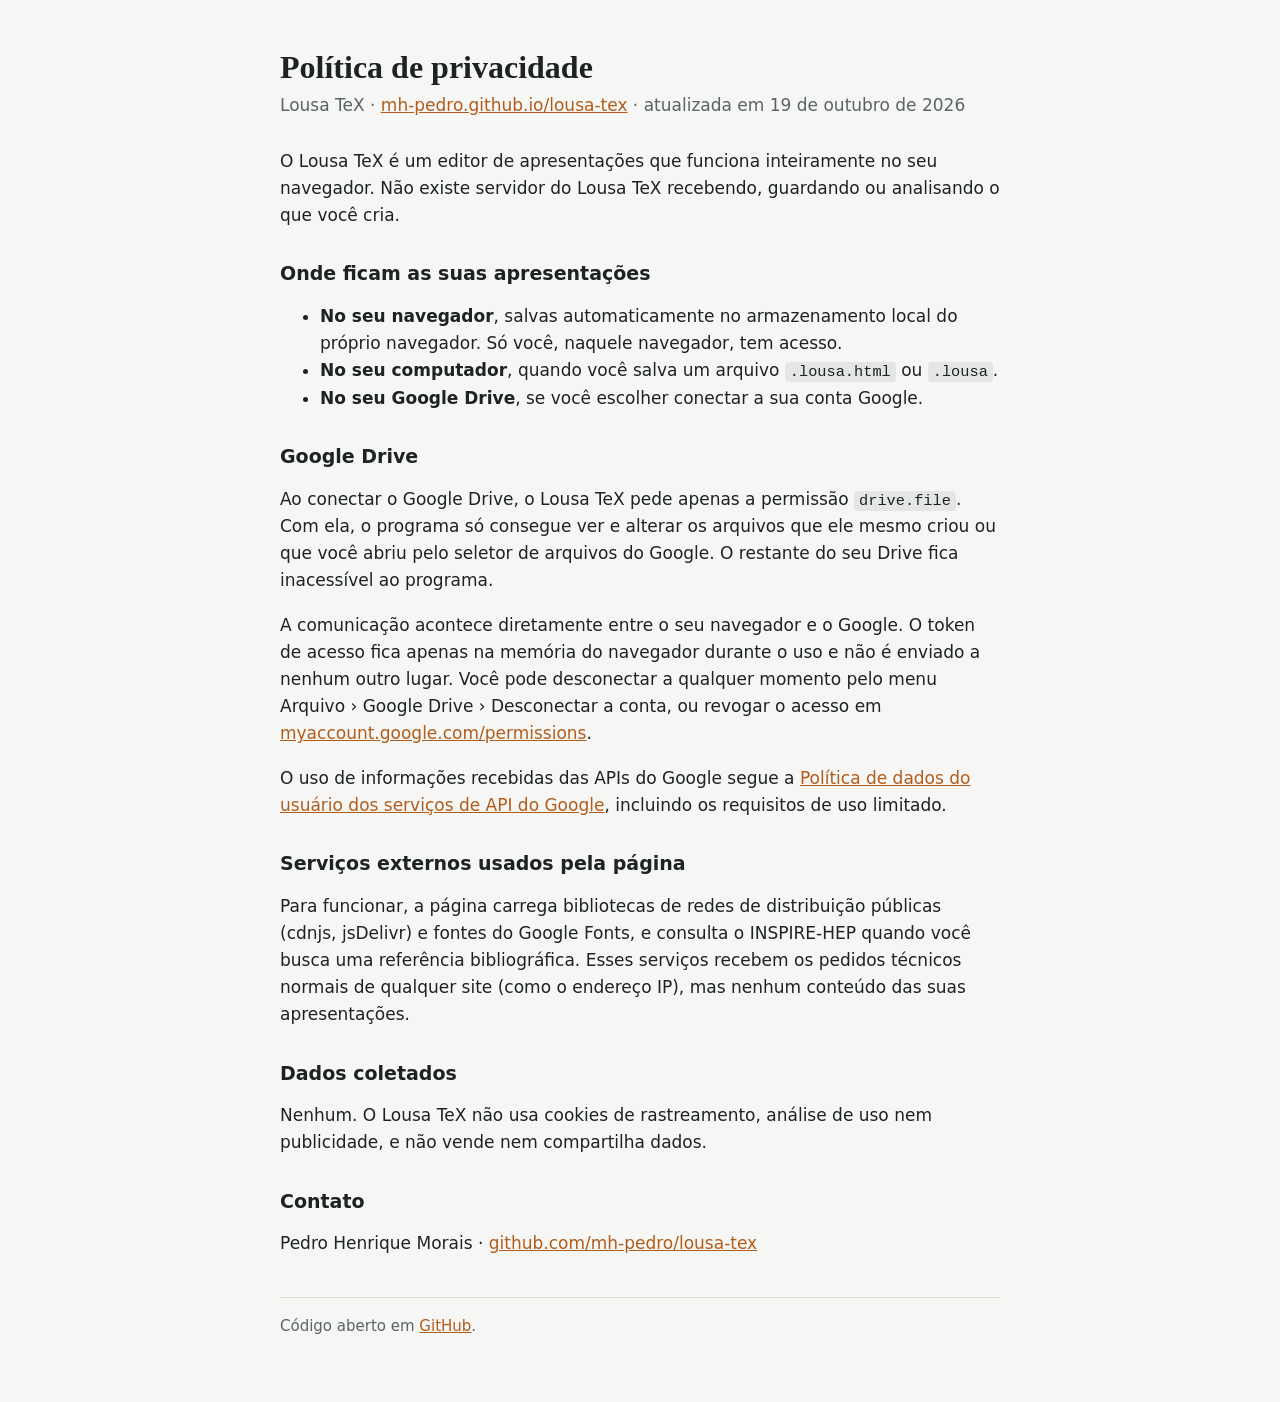
==== privacidade.html @ 4230a97c "Adiciona página de política de privacidade (privacidade.html) Necessária para publicar o app OAuth d" ====
<!doctype html>
<html lang="pt-BR">
<head>
<meta charset="utf-8">
<meta name="viewport" content="width=device-width,initial-scale=1">
<title>Privacidade · Lousa TeX</title>
<link rel="icon" href="icons/icon-192.png">
<style>
:root{--bg:#f6f7f5;--ink:#1d2320;--muted:#5a655f;--accent:#b25c1c;--line:#d8ddd6}
@media (prefers-color-scheme:dark){:root{--bg:#141816;--ink:#e6ebe7;--muted:#9aa59e;--accent:#e29b52;--line:#2e3632}}
body{margin:0;background:var(--bg);color:var(--ink);font:17px/1.6 system-ui,-apple-system,"Segoe UI",sans-serif}
main{max-width:720px;margin:0 auto;padding:48px 20px 64px}
h1{font:700 32px/1.2 Georgia,serif;margin:0 0 6px}
h2{font:600 19px/1.3 system-ui,sans-serif;margin:32px 0 8px}
p,li{color:var(--ink)}
.sub{color:var(--muted);margin:0 0 28px}
a{color:var(--accent)}
code{font-size:.9em;background:color-mix(in srgb,var(--line) 60%,transparent);padding:1px 5px;border-radius:4px}
footer{margin-top:40px;padding-top:16px;border-top:1px solid var(--line);color:var(--muted);font-size:15px}
</style>
</head>
<body>
<main>
<h1>Política de privacidade</h1>
<p class="sub">Lousa TeX · <a href="./">mh-pedro.github.io/lousa-tex</a> · atualizada em 19 de outubro de 2026</p>

<p>O Lousa TeX é um editor de apresentações que funciona inteiramente no seu navegador. Não existe servidor do Lousa TeX recebendo, guardando ou analisando o que você cria.</p>

<h2>Onde ficam as suas apresentações</h2>
<ul>
<li><b>No seu navegador</b>, salvas automaticamente no armazenamento local do próprio navegador. Só você, naquele navegador, tem acesso.</li>
<li><b>No seu computador</b>, quando você salva um arquivo <code>.lousa.html</code> ou <code>.lousa</code>.</li>
<li><b>No seu Google Drive</b>, se você escolher conectar a sua conta Google.</li>
</ul>

<h2>Google Drive</h2>
<p>Ao conectar o Google Drive, o Lousa TeX pede apenas a permissão <code>drive.file</code>. Com ela, o programa só consegue ver e alterar os arquivos que ele mesmo criou ou que você abriu pelo seletor de arquivos do Google. O restante do seu Drive fica inacessível ao programa.</p>
<p>A comunicação acontece diretamente entre o seu navegador e o Google. O token de acesso fica apenas na memória do navegador durante o uso e não é enviado a nenhum outro lugar. Você pode desconectar a qualquer momento pelo menu Arquivo › Google Drive › Desconectar a conta, ou revogar o acesso em <a href="https://myaccount.google.com/permissions">myaccount.google.com/permissions</a>.</p>
<p>O uso de informações recebidas das APIs do Google segue a <a href="https://developers.google.com/terms/api-services-user-data-policy">Política de dados do usuário dos serviços de API do Google</a>, incluindo os requisitos de uso limitado.</p>

<h2>Serviços externos usados pela página</h2>
<p>Para funcionar, a página carrega bibliotecas de redes de distribuição públicas (cdnjs, jsDelivr) e fontes do Google Fonts, e consulta o INSPIRE-HEP quando você busca uma referência bibliográfica. Esses serviços recebem os pedidos técnicos normais de qualquer site (como o endereço IP), mas nenhum conteúdo das suas apresentações.</p>

<h2>Dados coletados</h2>
<p>Nenhum. O Lousa TeX não usa cookies de rastreamento, análise de uso nem publicidade, e não vende nem compartilha dados.</p>

<h2>Contato</h2>
<p>Pedro Henrique Morais · <a href="https://github.com/mh-pedro/lousa-tex">github.com/mh-pedro/lousa-tex</a></p>

<footer>Código aberto em <a href="https://github.com/mh-pedro/lousa-tex">GitHub</a>.</footer>
</main>
</body>
</html>
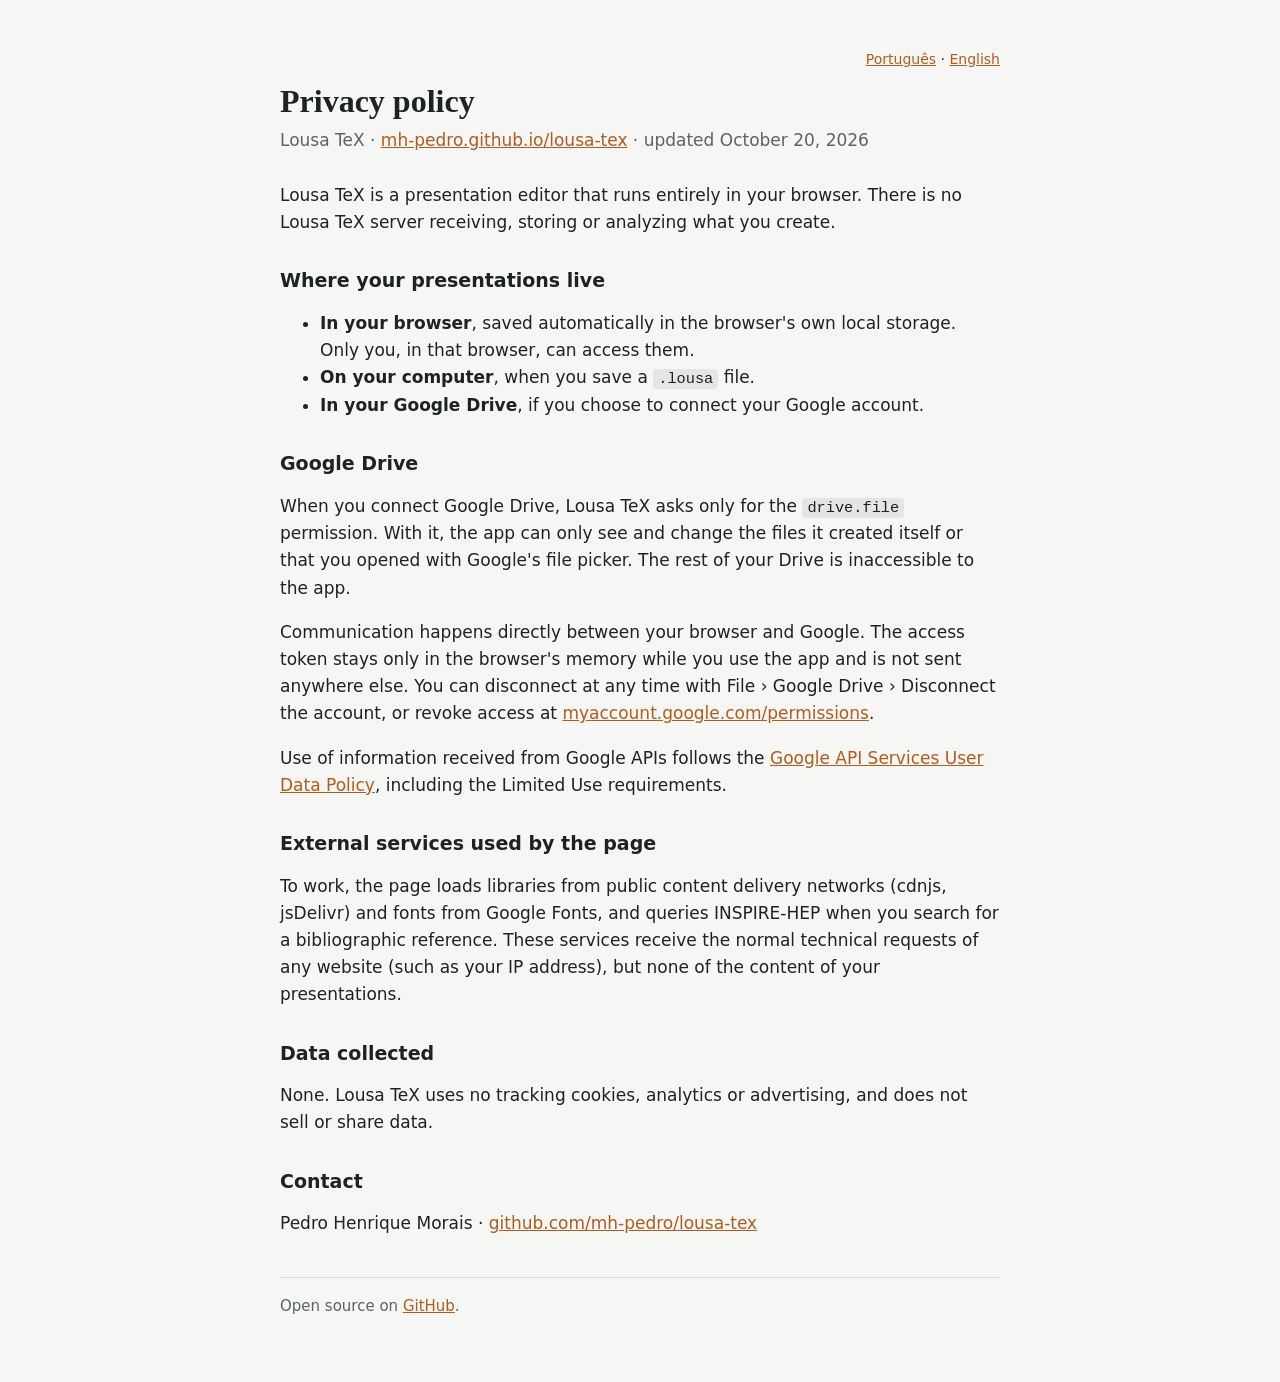
==== commit 25da62f2: "Versão em inglês: idioma automático pelo navegador e escolha em Exibir › Idioma - Dicionário portugu" ====
--- a/privacidade.html
+++ b/privacidade.html
@@ -16,11 +16,14 @@
 .sub{color:var(--muted);margin:0 0 28px}
 a{color:var(--accent)}
 code{font-size:.9em;background:color-mix(in srgb,var(--line) 60%,transparent);padding:1px 5px;border-radius:4px}
+nav.lang{text-align:right;font-size:14px;margin-bottom:12px}
 footer{margin-top:40px;padding-top:16px;border-top:1px solid var(--line);color:var(--muted);font-size:15px}
 </style>
 </head>
 <body>
 <main>
+<nav class="lang" aria-label="Idioma / Language"><a href="#pt" data-l="pt">Português</a> · <a href="#en" data-l="en">English</a></nav>
+<div lang="pt-BR" data-l="pt">
 <h1>Política de privacidade</h1>
 <p class="sub">Lousa TeX · <a href="./">mh-pedro.github.io/lousa-tex</a> · atualizada em 19 de outubro de 2026</p>
 
@@ -29,7 +32,7 @@
 <h2>Onde ficam as suas apresentações</h2>
 <ul>
 <li><b>No seu navegador</b>, salvas automaticamente no armazenamento local do próprio navegador. Só você, naquele navegador, tem acesso.</li>
-<li><b>No seu computador</b>, quando você salva um arquivo <code>.lousa.html</code> ou <code>.lousa</code>.</li>
+<li><b>No seu computador</b>, quando você salva um arquivo <code>.lousa</code>.</li>
 <li><b>No seu Google Drive</b>, se você escolher conectar a sua conta Google.</li>
 </ul>
 
@@ -48,6 +51,42 @@
 <p>Pedro Henrique Morais · <a href="https://github.com/mh-pedro/lousa-tex">github.com/mh-pedro/lousa-tex</a></p>
 
 <footer>Código aberto em <a href="https://github.com/mh-pedro/lousa-tex">GitHub</a>.</footer>
+</div>
+<div lang="en" data-l="en" hidden>
+<h1>Privacy policy</h1>
+<p class="sub">Lousa TeX · <a href="./">mh-pedro.github.io/lousa-tex</a> · updated October 20, 2026</p>
+
+<p>Lousa TeX is a presentation editor that runs entirely in your browser. There is no Lousa TeX server receiving, storing or analyzing what you create.</p>
+
+<h2>Where your presentations live</h2>
+<ul>
+<li><b>In your browser</b>, saved automatically in the browser's own local storage. Only you, in that browser, can access them.</li>
+<li><b>On your computer</b>, when you save a <code>.lousa</code> file.</li>
+<li><b>In your Google Drive</b>, if you choose to connect your Google account.</li>
+</ul>
+
+<h2>Google Drive</h2>
+<p>When you connect Google Drive, Lousa TeX asks only for the <code>drive.file</code> permission. With it, the app can only see and change the files it created itself or that you opened with Google's file picker. The rest of your Drive is inaccessible to the app.</p>
+<p>Communication happens directly between your browser and Google. The access token stays only in the browser's memory while you use the app and is not sent anywhere else. You can disconnect at any time with File › Google Drive › Disconnect the account, or revoke access at <a href="https://myaccount.google.com/permissions">myaccount.google.com/permissions</a>.</p>
+<p>Use of information received from Google APIs follows the <a href="https://developers.google.com/terms/api-services-user-data-policy">Google API Services User Data Policy</a>, including the Limited Use requirements.</p>
+
+<h2>External services used by the page</h2>
+<p>To work, the page loads libraries from public content delivery networks (cdnjs, jsDelivr) and fonts from Google Fonts, and queries INSPIRE-HEP when you search for a bibliographic reference. These services receive the normal technical requests of any website (such as your IP address), but none of the content of your presentations.</p>
+
+<h2>Data collected</h2>
+<p>None. Lousa TeX uses no tracking cookies, analytics or advertising, and does not sell or share data.</p>
+
+<h2>Contact</h2>
+<p>Pedro Henrique Morais · <a href="https://github.com/mh-pedro/lousa-tex">github.com/mh-pedro/lousa-tex</a></p>
+
+<footer>Open source on <a href="https://github.com/mh-pedro/lousa-tex">GitHub</a>.</footer>
+</div>
 </main>
+<script>
+(function(){var l="pt";try{var p=JSON.parse(localStorage.getItem("lousa-tex-ui")||"{}").lang;l=(p==="pt"||p==="en")?p:(/^pt/i.test((navigator.languages&&navigator.languages[0])||navigator.language||"pt")?"pt":"en")}catch(e){}
+if(location.hash==="#en"||location.hash==="#pt")l=location.hash.slice(1);
+function show(x){document.querySelectorAll("div[data-l]").forEach(function(d){d.hidden=d.dataset.l!==x});document.documentElement.lang=x==="en"?"en":"pt-BR";document.title=x==="en"?"Privacy · Lousa TeX":"Privacidade · Lousa TeX"}
+show(l);document.querySelectorAll("nav.lang a").forEach(function(a){a.addEventListener("click",function(e){e.preventDefault();show(a.dataset.l)})})})();
+</script>
 </body>
 </html>
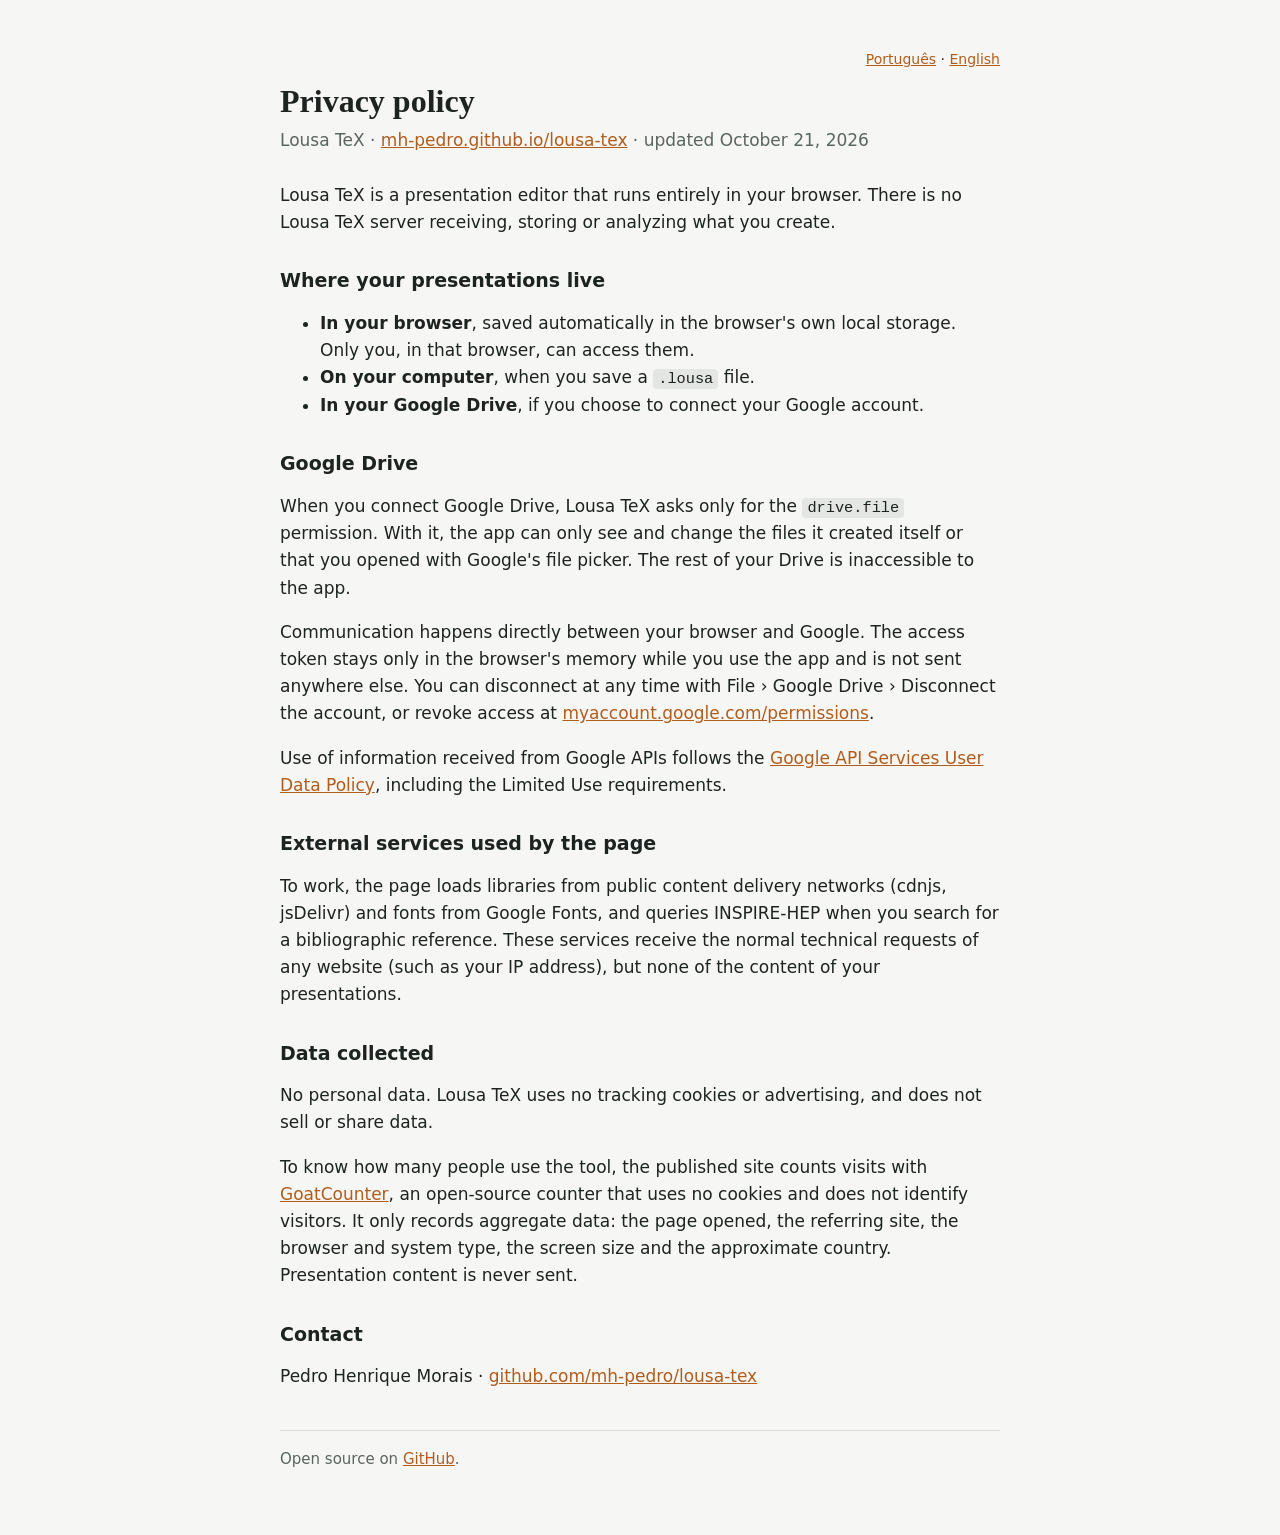
==== commit a43290c5: "Licença MIT, contador de visitas GoatCounter e descrição do repositório Co-Authored-By: Claude Opus " ====
--- a/privacidade.html
+++ b/privacidade.html
@@ -25,7 +25,7 @@
 <nav class="lang" aria-label="Idioma / Language"><a href="#pt" data-l="pt">Português</a> · <a href="#en" data-l="en">English</a></nav>
 <div lang="pt-BR" data-l="pt">
 <h1>Política de privacidade</h1>
-<p class="sub">Lousa TeX · <a href="./">mh-pedro.github.io/lousa-tex</a> · atualizada em 19 de outubro de 2026</p>
+<p class="sub">Lousa TeX · <a href="./">mh-pedro.github.io/lousa-tex</a> · atualizada em 21 de outubro de 2026</p>
 
 <p>O Lousa TeX é um editor de apresentações que funciona inteiramente no seu navegador. Não existe servidor do Lousa TeX recebendo, guardando ou analisando o que você cria.</p>
 
@@ -45,7 +45,8 @@
 <p>Para funcionar, a página carrega bibliotecas de redes de distribuição públicas (cdnjs, jsDelivr) e fontes do Google Fonts, e consulta o INSPIRE-HEP quando você busca uma referência bibliográfica. Esses serviços recebem os pedidos técnicos normais de qualquer site (como o endereço IP), mas nenhum conteúdo das suas apresentações.</p>
 
 <h2>Dados coletados</h2>
-<p>Nenhum. O Lousa TeX não usa cookies de rastreamento, análise de uso nem publicidade, e não vende nem compartilha dados.</p>
+<p>Nenhum dado pessoal. O Lousa TeX não usa cookies de rastreamento nem publicidade, e não vende nem compartilha dados.</p>
+<p>Para saber quantas pessoas usam a ferramenta, o site publicado conta visitas com o <a href="https://www.goatcounter.com/">GoatCounter</a>, um contador aberto que não usa cookies e não identifica visitantes. Ele registra apenas dados agregados: a página aberta, o site de origem, o tipo de navegador e de sistema, o tamanho da tela e o país aproximado. O conteúdo das apresentações nunca é enviado.</p>
 
 <h2>Contato</h2>
 <p>Pedro Henrique Morais · <a href="https://github.com/mh-pedro/lousa-tex">github.com/mh-pedro/lousa-tex</a></p>
@@ -54,7 +55,7 @@
 </div>
 <div lang="en" data-l="en" hidden>
 <h1>Privacy policy</h1>
-<p class="sub">Lousa TeX · <a href="./">mh-pedro.github.io/lousa-tex</a> · updated October 20, 2026</p>
+<p class="sub">Lousa TeX · <a href="./">mh-pedro.github.io/lousa-tex</a> · updated October 21, 2026</p>
 
 <p>Lousa TeX is a presentation editor that runs entirely in your browser. There is no Lousa TeX server receiving, storing or analyzing what you create.</p>
 
@@ -74,7 +75,8 @@
 <p>To work, the page loads libraries from public content delivery networks (cdnjs, jsDelivr) and fonts from Google Fonts, and queries INSPIRE-HEP when you search for a bibliographic reference. These services receive the normal technical requests of any website (such as your IP address), but none of the content of your presentations.</p>
 
 <h2>Data collected</h2>
-<p>None. Lousa TeX uses no tracking cookies, analytics or advertising, and does not sell or share data.</p>
+<p>No personal data. Lousa TeX uses no tracking cookies or advertising, and does not sell or share data.</p>
+<p>To know how many people use the tool, the published site counts visits with <a href="https://www.goatcounter.com/">GoatCounter</a>, an open-source counter that uses no cookies and does not identify visitors. It only records aggregate data: the page opened, the referring site, the browser and system type, the screen size and the approximate country. Presentation content is never sent.</p>
 
 <h2>Contact</h2>
 <p>Pedro Henrique Morais · <a href="https://github.com/mh-pedro/lousa-tex">github.com/mh-pedro/lousa-tex</a></p>
